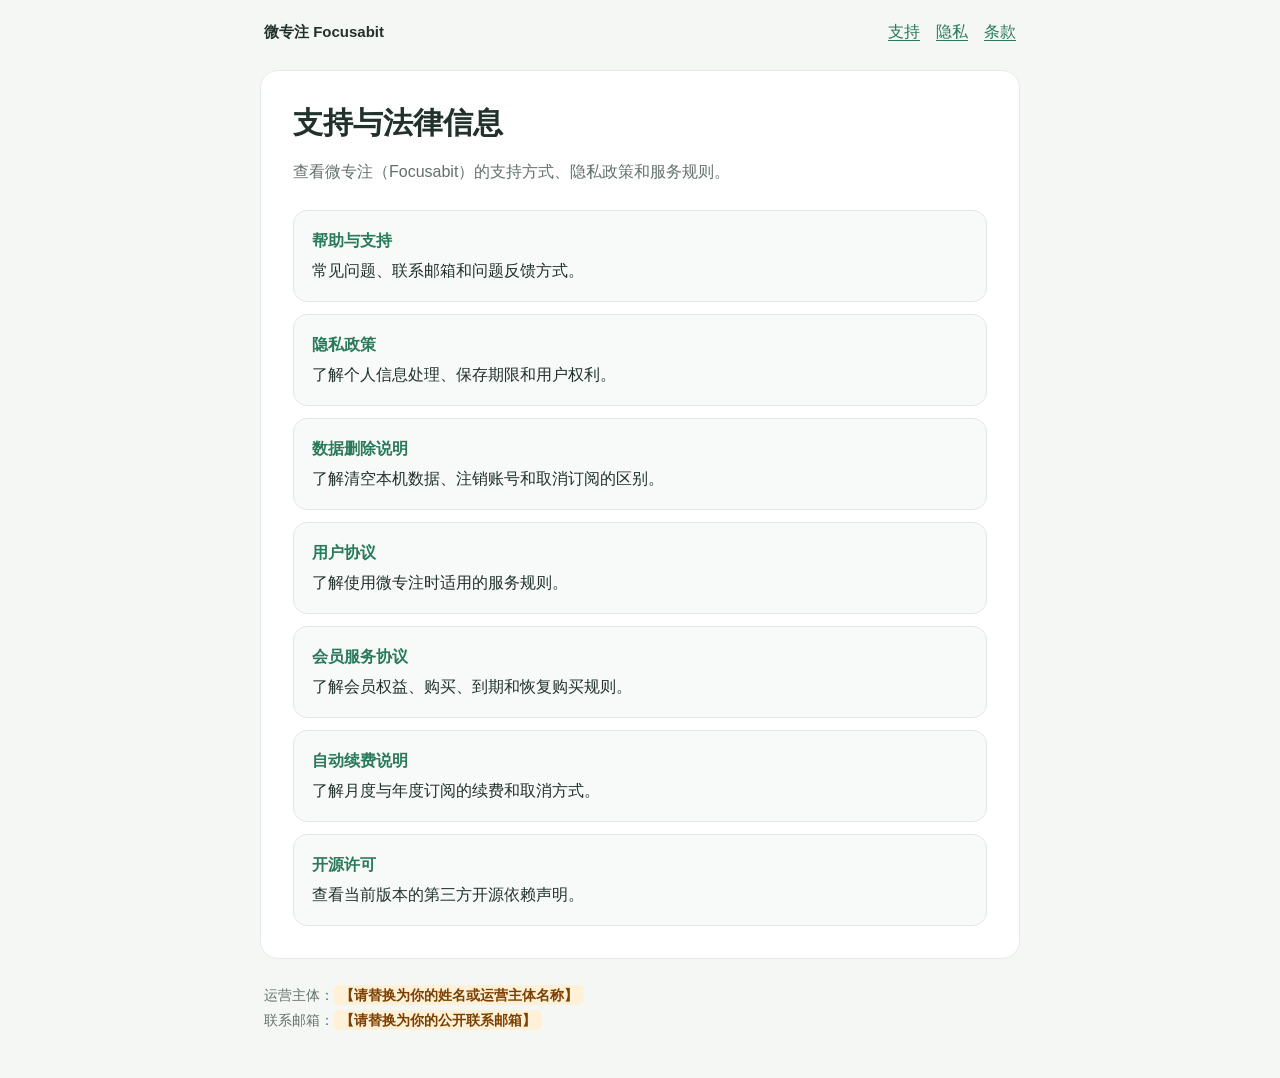
==== index.html @ 733d10fd "Add Focusabit legal pages" ====
<!doctype html>
<html lang="zh-CN">
<head>
  <meta charset="utf-8">
  <meta name="viewport" content="width=device-width, initial-scale=1">
  <meta name="color-scheme" content="light dark">
  <meta name="description" content="微专注 Focusabit 的支持、隐私与服务条款。">
  <title>支持与法律信息｜微专注 Focusabit</title>
  <link rel="stylesheet" href="legal.css">
</head>
<body>
  <header class="site-header">
    <a class="brand" href="index.html">微专注 Focusabit</a>
    <nav class="site-nav" aria-label="主要页面">
      <a href="support.html">支持</a>
      <a href="privacy.html">隐私</a>
      <a href="terms.html">条款</a>
    </nav>
  </header>

  <main>
    <h1>支持与法律信息</h1>
    <p class="muted">查看微专注（Focusabit）的支持方式、隐私政策和服务规则。</p>

    <div class="link-list">
      <a class="link-card" href="support.html">
        <strong>帮助与支持</strong>
        常见问题、联系邮箱和问题反馈方式。
      </a>
      <a class="link-card" href="privacy.html">
        <strong>隐私政策</strong>
        了解个人信息处理、保存期限和用户权利。
      </a>
      <a class="link-card" href="data-deletion.html">
        <strong>数据删除说明</strong>
        了解清空本机数据、注销账号和取消订阅的区别。
      </a>
      <a class="link-card" href="terms.html">
        <strong>用户协议</strong>
        了解使用微专注时适用的服务规则。
      </a>
      <a class="link-card" href="membership.html">
        <strong>会员服务协议</strong>
        了解会员权益、购买、到期和恢复购买规则。
      </a>
      <a class="link-card" href="automatic-renewal.html">
        <strong>自动续费说明</strong>
        了解月度与年度订阅的续费和取消方式。
      </a>
      <a class="link-card" href="open-source.html">
        <strong>开源许可</strong>
        查看当前版本的第三方开源依赖声明。
      </a>
    </div>
  </main>

  <footer class="site-footer">
    <p>
      运营主体：<span class="placeholder">【请替换为你的姓名或运营主体名称】</span><br>
      联系邮箱：<span class="placeholder">【请替换为你的公开联系邮箱】</span>
    </p>
  </footer>
</body>
</html>
---- legal.css ----
:root {
  color-scheme: light dark;
  font-family: -apple-system, BlinkMacSystemFont, "SF Pro Text", "PingFang SC", "Helvetica Neue", Arial, sans-serif;
  line-height: 1.75;
  color: #21312b;
  background: #f5f7f5;
}

* {
  box-sizing: border-box;
}

body {
  margin: 0;
}

a {
  color: #287a5b;
  overflow-wrap: anywhere;
  text-underline-offset: 0.18em;
}

a:hover {
  text-decoration-thickness: 2px;
}

a:focus-visible {
  outline: 3px solid rgba(40, 122, 91, 0.35);
  outline-offset: 3px;
  border-radius: 4px;
}

.site-header,
.site-footer,
main {
  width: min(100% - 32px, 760px);
  margin-inline: auto;
}

.site-header {
  display: flex;
  align-items: center;
  justify-content: space-between;
  flex-wrap: wrap;
  gap: 20px;
  padding: 18px 4px 0;
}

.brand {
  color: inherit;
  font-size: 15px;
  font-weight: 650;
  text-decoration: none;
}

.site-nav {
  display: flex;
  flex-wrap: wrap;
  justify-content: flex-end;
  gap: 8px 16px;
}

.site-nav a,
.site-footer a {
  color: #287a5b;
}

.site-nav a[aria-current="page"] {
  font-weight: 650;
  text-decoration-thickness: 2px;
}

main {
  margin-block: 24px;
  padding: 32px;
  background: #ffffff;
  border: 1px solid #e5eae7;
  border-radius: 18px;
}

h1 {
  margin: 0 0 8px;
  font-size: 30px;
  line-height: 1.3;
}

h2 {
  margin: 32px 0 8px;
  font-size: 20px;
  line-height: 1.5;
}

p,
li {
  font-size: 16px;
}

ul {
  padding-left: 1.4em;
}

.app-name,
.dates,
.muted {
  color: #63716a;
}

.app-name,
.dates {
  margin: 0;
}

.placeholder {
  padding: 2px 6px;
  color: #7d3e00;
  background: #fff0d8;
  border-radius: 5px;
  font-weight: 650;
}

.link-list {
  display: grid;
  gap: 12px;
  margin-top: 24px;
}

.link-card {
  display: block;
  padding: 16px 18px;
  color: inherit;
  background: #f7faf8;
  border: 1px solid #e1e8e4;
  border-radius: 14px;
  text-decoration: none;
}

.link-card strong {
  display: block;
  margin-bottom: 2px;
  color: #287a5b;
}

.link-card:hover {
  border-color: #b8cdc3;
}

.site-footer {
  padding: 0 4px 32px;
  color: #63716a;
  font-size: 14px;
}

.site-footer p {
  font-size: inherit;
}

@media (max-width: 560px) {
  .site-header {
    align-items: flex-start;
    gap: 8px 16px;
    padding: 16px 20px 0;
  }

  .site-nav {
    width: 100%;
    justify-content: flex-start;
    gap: 6px 12px;
  }

  main {
    width: 100%;
    margin: 16px 0;
    padding: 24px 20px 36px;
    border-inline: 0;
    border-radius: 0;
  }

  h1 {
    font-size: 26px;
  }

  .site-footer {
    width: 100%;
    padding: 0 20px 28px;
  }
}

@media (prefers-color-scheme: dark) {
  :root {
    color: #e7eee9;
    background: #111714;
  }

  main {
    background: #17201c;
    border-color: #2b3832;
  }

  .app-name,
  .dates,
  .muted,
  .site-footer {
    color: #aab8b1;
  }

  .placeholder {
    color: #ffcf91;
    background: #4a2f0f;
  }

  .site-nav a,
  .site-footer a,
  a,
  .link-card strong {
    color: #78d3ad;
  }

  a:focus-visible {
    outline-color: rgba(120, 211, 173, 0.45);
  }

  .link-card {
    background: #1c2822;
    border-color: #314039;
  }

  .link-card:hover {
    border-color: #4a6257;
  }
}
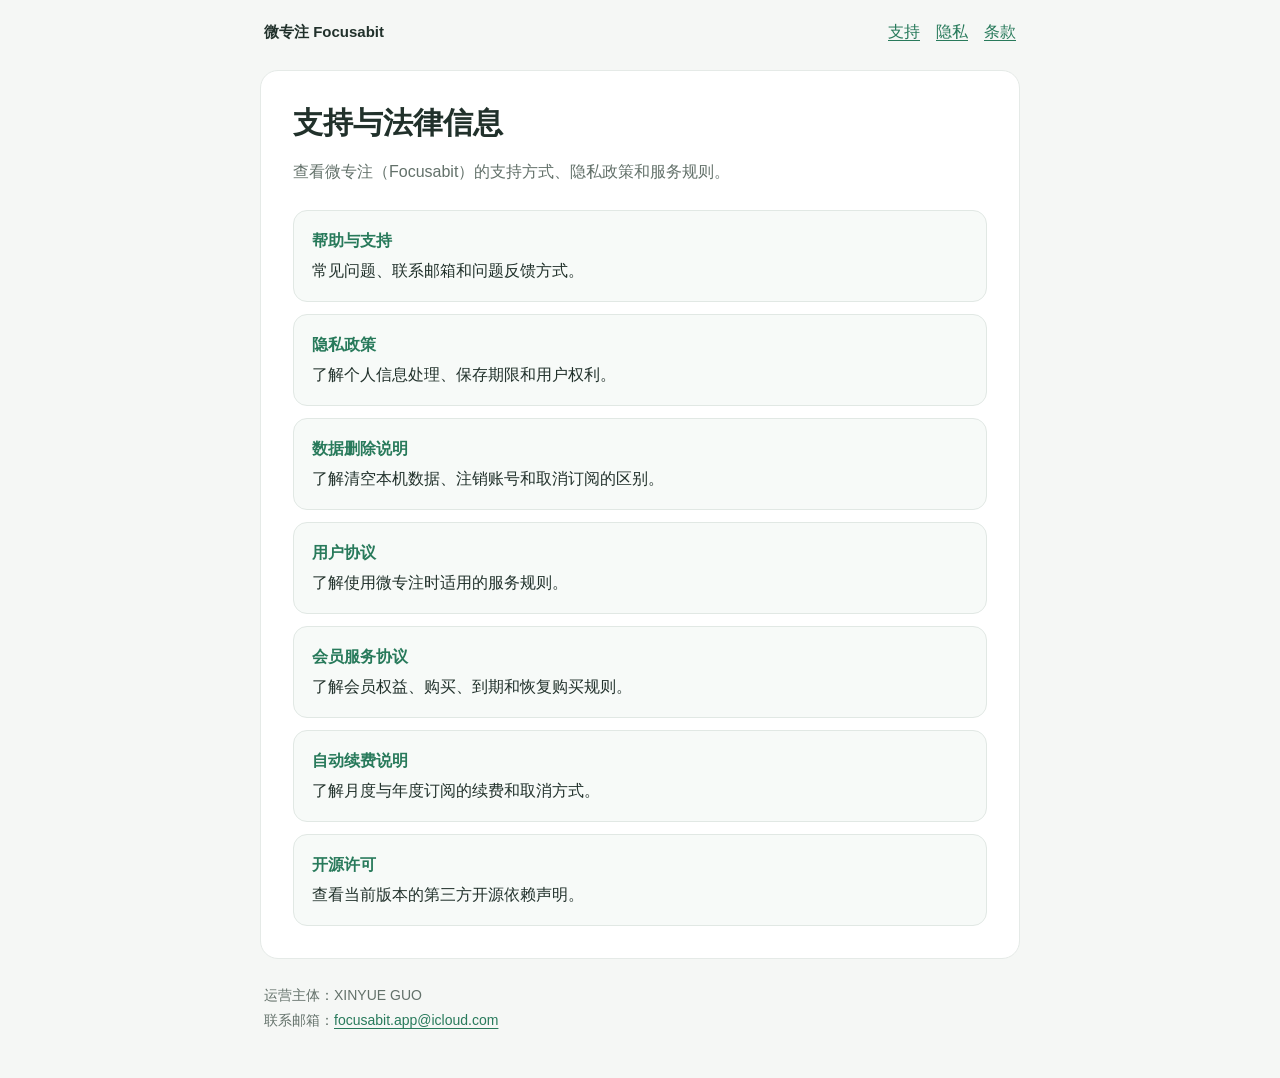
==== commit 7fde384d: "Finalize Focusabit legal pages" ====
--- a/index.html
+++ b/index.html
@@ -56,8 +56,8 @@
 
   <footer class="site-footer">
     <p>
-      运营主体：<span class="placeholder">【请替换为你的姓名或运营主体名称】</span><br>
-      联系邮箱：<span class="placeholder">【请替换为你的公开联系邮箱】</span>
+      运营主体：XINYUE GUO<br>
+      联系邮箱：<a href="mailto:focusabit.app@icloud.com">focusabit.app@icloud.com</a>
     </p>
   </footer>
 </body>
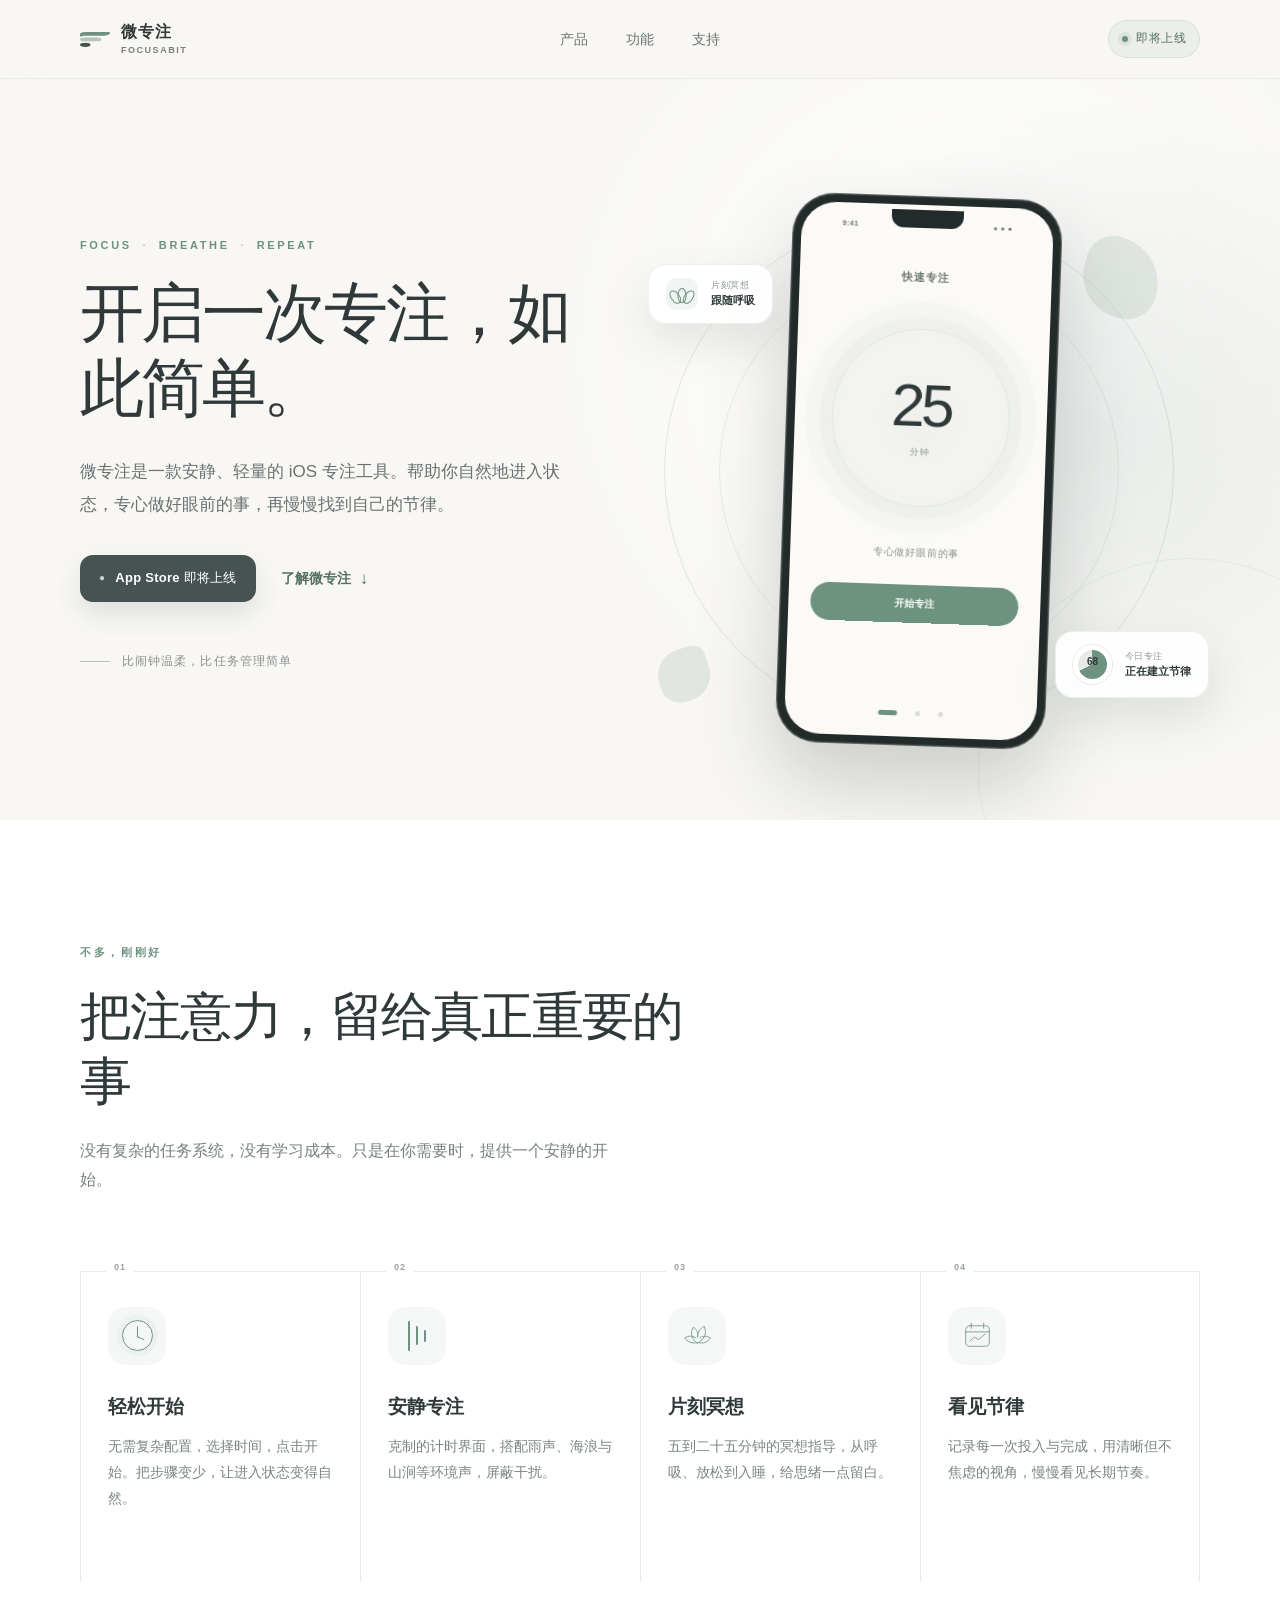
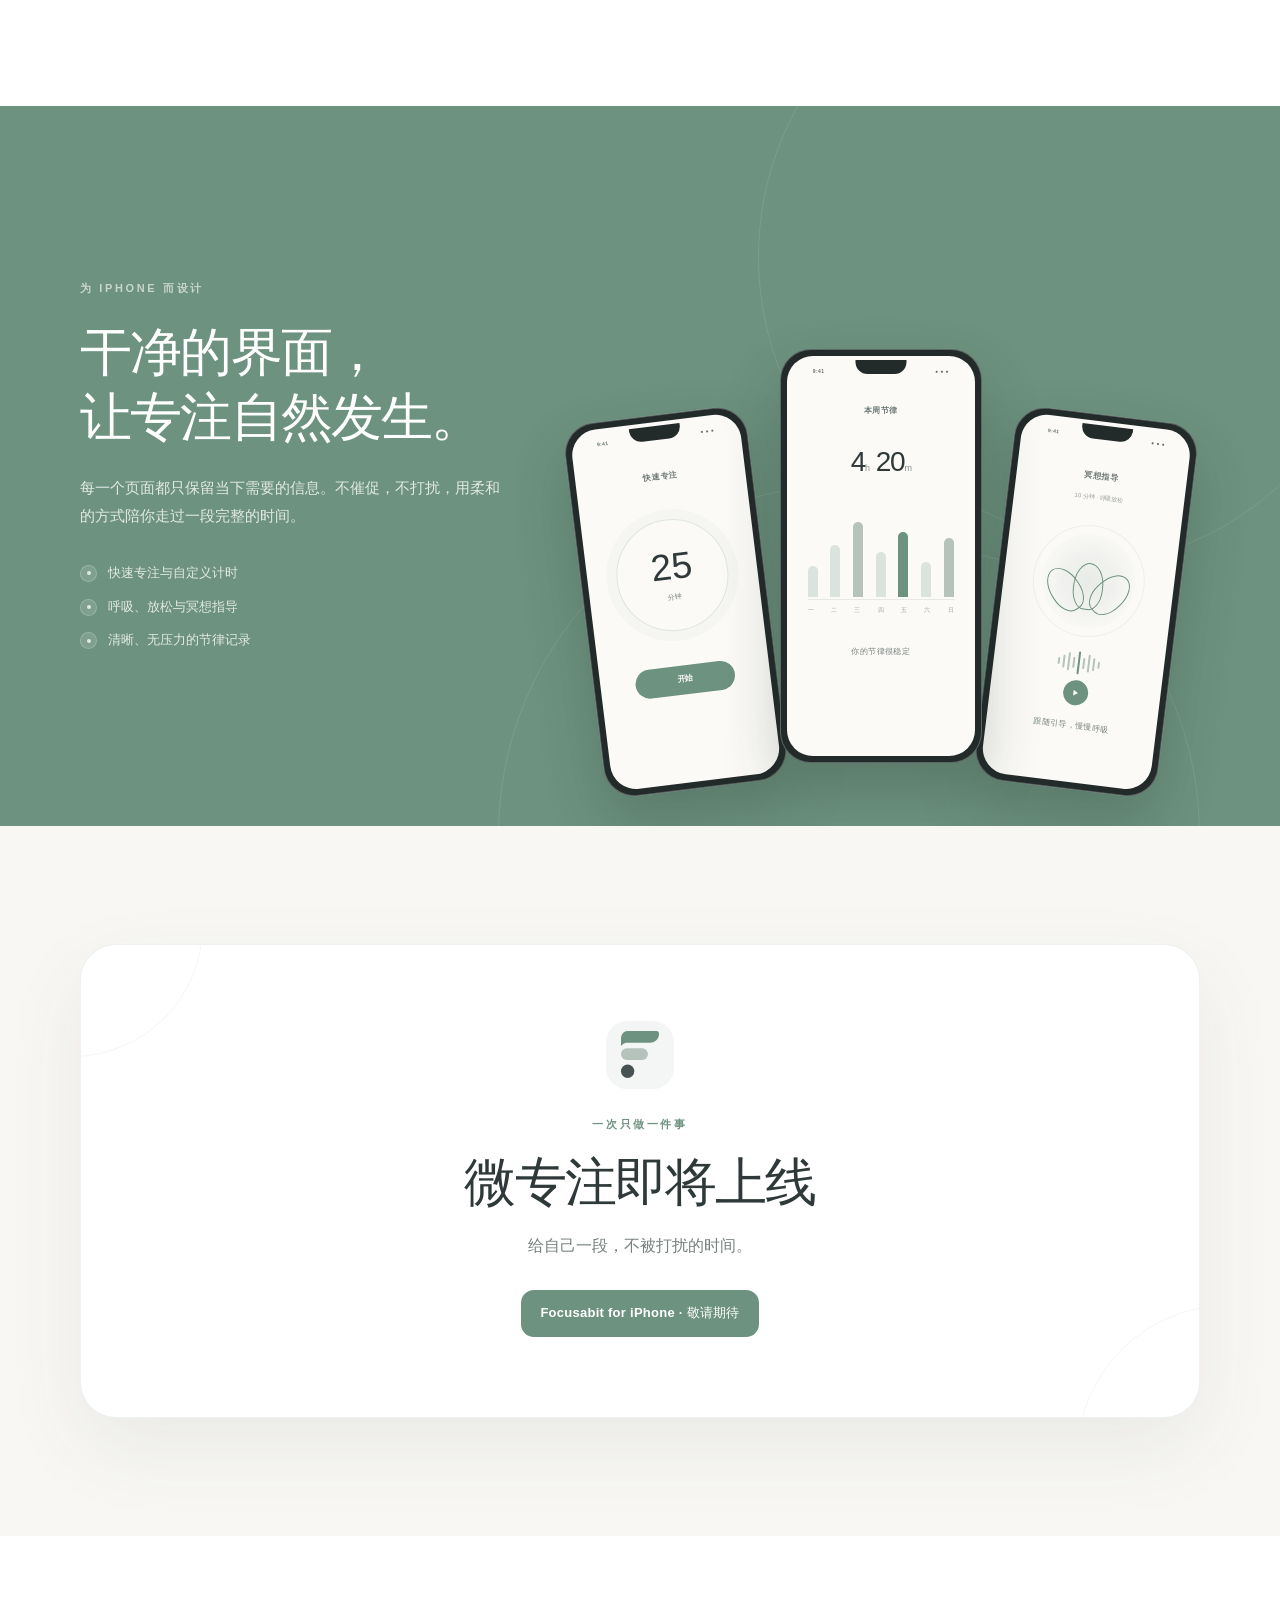
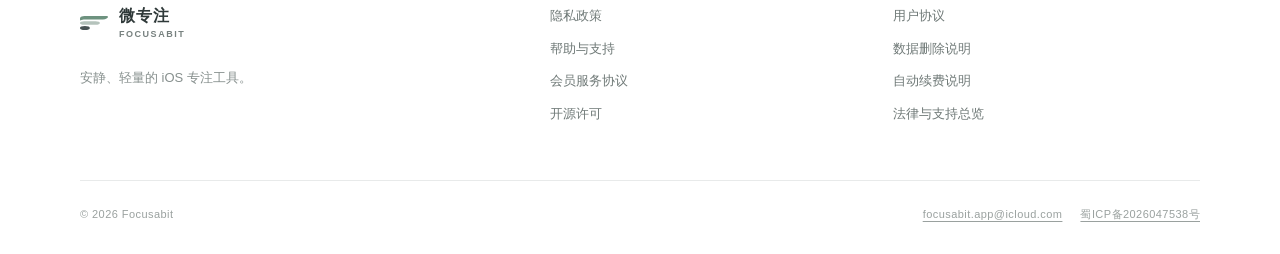
==== commit 16091fdd: "feat: build Focusabit official website" ====
--- a/index.html
+++ b/index.html
@@ -3,62 +3,217 @@
 <head>
   <meta charset="utf-8">
   <meta name="viewport" content="width=device-width, initial-scale=1">
-  <meta name="color-scheme" content="light dark">
-  <meta name="description" content="微专注 Focusabit 的支持、隐私与服务条款。">
-  <title>支持与法律信息｜微专注 Focusabit</title>
-  <link rel="stylesheet" href="legal.css">
+  <meta name="description" content="微专注 Focusabit 是一款安静、轻量的 iOS 专注工具，帮助你自然地进入状态，专心做好眼前的事。">
+  <meta name="theme-color" content="#f8f7f4">
+  <meta property="og:title" content="微专注 Focusabit｜开启一次专注，如此简单">
+  <meta property="og:description" content="比闹钟温柔，比任务管理简单的 iOS 专注工具。">
+  <meta property="og:site_name" content="微专注 Focusabit">
+  <meta property="og:type" content="website">
+  <link rel="canonical" href="https://focusabit.github.io/focusabit-legal/">
+  <link rel="icon" href="assets/focusabit-logo.svg" type="image/svg+xml">
+  <link rel="apple-touch-icon" href="assets/apple-touch-icon.png">
+  <link rel="stylesheet" href="site.css?v=20260826">
+  <title>微专注 Focusabit｜开启一次专注，如此简单</title>
 </head>
 <body>
   <header class="site-header">
-    <a class="brand" href="index.html">微专注 Focusabit</a>
-    <nav class="site-nav" aria-label="主要页面">
-      <a href="support.html">支持</a>
-      <a href="privacy.html">隐私</a>
-      <a href="terms.html">条款</a>
-    </nav>
+    <div class="container header-inner">
+      <a class="brand" href="index.html" aria-label="微专注 Focusabit 官网首页">
+        <img src="assets/focusabit-logo.svg" alt="" width="30" height="37">
+        <span class="brand-copy">
+          <strong>微专注</strong>
+          <span>Focusabit</span>
+        </span>
+      </a>
+      <nav class="main-nav" aria-label="主要导航">
+        <a href="#product">产品</a>
+        <a href="#features">功能</a>
+        <a href="support.html">支持</a>
+      </nav>
+      <span class="header-status"><span aria-hidden="true"></span>即将上线</span>
+    </div>
   </header>
 
   <main>
-    <h1>支持与法律信息</h1>
-    <p class="muted">查看微专注（Focusabit）的支持方式、隐私政策和服务规则。</p>
-
-    <div class="link-list">
-      <a class="link-card" href="support.html">
-        <strong>帮助与支持</strong>
-        常见问题、联系邮箱和问题反馈方式。
-      </a>
-      <a class="link-card" href="privacy.html">
-        <strong>隐私政策</strong>
-        了解个人信息处理、保存期限和用户权利。
-      </a>
-      <a class="link-card" href="data-deletion.html">
-        <strong>数据删除说明</strong>
-        了解清空本机数据、注销账号和取消订阅的区别。
-      </a>
-      <a class="link-card" href="terms.html">
-        <strong>用户协议</strong>
-        了解使用微专注时适用的服务规则。
-      </a>
-      <a class="link-card" href="membership.html">
-        <strong>会员服务协议</strong>
-        了解会员权益、购买、到期和恢复购买规则。
-      </a>
-      <a class="link-card" href="automatic-renewal.html">
-        <strong>自动续费说明</strong>
-        了解月度与年度订阅的续费和取消方式。
-      </a>
-      <a class="link-card" href="open-source.html">
-        <strong>开源许可</strong>
-        查看当前版本的第三方开源依赖声明。
-      </a>
+    <section class="hero" aria-labelledby="hero-title">
+      <div class="container hero-grid">
+        <div class="hero-copy">
+          <p class="eyebrow">FOCUS <span>·</span> BREATHE <span>·</span> REPEAT</p>
+          <h1 id="hero-title">开启一次专注，如此简单。</h1>
+          <p class="hero-intro">微专注是一款安静、轻量的 iOS 专注工具。帮助你自然地进入状态，专心做好眼前的事，再慢慢找到自己的节律。</p>
+          <div class="hero-actions">
+            <span class="launch-pill"><span class="apple-mark" aria-hidden="true">●</span>App Store 即将上线</span>
+            <a class="text-link" href="#features">了解微专注 <span aria-hidden="true">↓</span></a>
+          </div>
+          <p class="brand-note"><span></span>比闹钟温柔，比任务管理简单</p>
+        </div>
+
+        <div class="hero-visual" aria-label="微专注产品界面预览">
+          <div class="orbit orbit-one" aria-hidden="true"></div>
+          <div class="orbit orbit-two" aria-hidden="true"></div>
+          <div class="soft-shape shape-one" aria-hidden="true"></div>
+          <div class="soft-shape shape-two" aria-hidden="true"></div>
+
+          <div class="mini-card meditation-card" aria-hidden="true">
+            <span class="mini-icon lotus-icon"><span></span><i></i><b></b></span>
+            <span><small>片刻冥想</small><strong>跟随呼吸</strong></span>
+          </div>
+
+          <div class="phone phone-hero" aria-hidden="true">
+            <div class="phone-speaker"></div>
+            <div class="phone-screen focus-screen">
+              <div class="phone-topline"><span>9:41</span><span>● ● ●</span></div>
+              <p class="screen-kicker">快速专注</p>
+              <div class="focus-ring"><span><strong>25</strong><small>分钟</small></span></div>
+              <p class="focus-prompt">专心做好眼前的事</p>
+              <span class="start-button">开始专注</span>
+              <div class="screen-tabs"><span class="active"></span><span></span><span></span></div>
+            </div>
+          </div>
+
+          <div class="mini-card rhythm-card" aria-hidden="true">
+            <span class="mini-ring"><strong>68</strong><small>min</small></span>
+            <span><small>今日专注</small><strong>正在建立节律</strong></span>
+          </div>
+        </div>
+      </div>
+    </section>
+
+    <section class="features section" id="features" aria-labelledby="features-title">
+      <div class="container">
+        <div class="section-heading">
+          <p class="eyebrow">不多，刚刚好</p>
+          <h2 id="features-title">把注意力，留给真正重要的事</h2>
+          <p>没有复杂的任务系统，没有学习成本。只是在你需要时，提供一个安静的开始。</p>
+        </div>
+
+        <div class="feature-grid">
+          <article class="feature-item">
+            <span class="feature-number">01</span>
+            <div class="feature-icon focus-icon" aria-hidden="true"><span></span></div>
+            <h3>轻松开始</h3>
+            <p>无需复杂配置，选择时间，点击开始。把步骤变少，让进入状态变得自然。</p>
+          </article>
+          <article class="feature-item">
+            <span class="feature-number">02</span>
+            <div class="feature-icon sound-icon" aria-hidden="true"><span></span><i></i><b></b></div>
+            <h3>安静专注</h3>
+            <p>克制的计时界面，搭配雨声、海浪与山涧等环境声，屏蔽干扰。</p>
+          </article>
+          <article class="feature-item">
+            <span class="feature-number">03</span>
+            <div class="feature-icon" aria-hidden="true">
+              <svg viewBox="0 0 72 72" focusable="false">
+                <path d="M36 51c-12-8-15-19-8-31 7 5 10 11 8 19 0-9 5-16 13-21 6 14 1 25-13 33Z"/>
+                <path d="M35 50c-9 2-18-1-24-9 7-5 15-5 22 0m6 9c9 2 17-1 22-9-6-4-13-5-20-1"/>
+              </svg>
+            </div>
+            <h3>片刻冥想</h3>
+            <p>五到二十五分钟的冥想指导，从呼吸、放松到入睡，给思绪一点留白。</p>
+          </article>
+          <article class="feature-item">
+            <span class="feature-number">04</span>
+            <div class="feature-icon" aria-hidden="true">
+              <svg viewBox="0 0 72 72" focusable="false">
+                <rect x="13" y="17" width="46" height="40" rx="8"/>
+                <path d="M24 12v10m24-10v10M13 29h46M21 47l9-8 8 5 13-11"/>
+              </svg>
+            </div>
+            <h3>看见节律</h3>
+            <p>记录每一次投入与完成，用清晰但不焦虑的视角，慢慢看见长期节奏。</p>
+          </article>
+        </div>
+      </div>
+    </section>
+
+    <section class="product-showcase" id="product" aria-labelledby="product-title">
+      <div class="container showcase-grid">
+        <div class="showcase-copy">
+          <p class="eyebrow light">为 iPhone 而设计</p>
+          <h2 id="product-title">干净的界面，<br>让专注自然发生。</h2>
+          <p>每一个页面都只保留当下需要的信息。不催促，不打扰，用柔和的方式陪你走过一段完整的时间。</p>
+          <ul class="showcase-points">
+            <li><span></span>快速专注与自定义计时</li>
+            <li><span></span>呼吸、放松与冥想指导</li>
+            <li><span></span>清晰、无压力的节律记录</li>
+          </ul>
+        </div>
+
+        <div class="phone-gallery" aria-label="微专注界面示意">
+          <div class="phone phone-small phone-focus" aria-hidden="true">
+            <div class="phone-speaker"></div>
+            <div class="phone-screen">
+              <div class="phone-topline"><span>9:41</span><span>● ● ●</span></div>
+              <p class="screen-kicker">快速专注</p>
+              <div class="small-focus-ring"><strong>25</strong><small>分钟</small></div>
+              <span class="screen-button">开始</span>
+            </div>
+          </div>
+          <div class="phone phone-small phone-rhythm" aria-hidden="true">
+            <div class="phone-speaker"></div>
+            <div class="phone-screen">
+              <div class="phone-topline"><span>9:41</span><span>● ● ●</span></div>
+              <p class="screen-kicker">本周节律</p>
+              <strong class="week-total">4<span>h</span> 20<span>m</span></strong>
+              <div class="week-bars"><i></i><i></i><i></i><i></i><i></i><i></i><i></i></div>
+              <div class="week-labels"><span>一</span><span>二</span><span>三</span><span>四</span><span>五</span><span>六</span><span>日</span></div>
+              <p class="screen-message">你的节律很稳定</p>
+            </div>
+          </div>
+          <div class="phone phone-small phone-meditation" aria-hidden="true">
+            <div class="phone-speaker"></div>
+            <div class="phone-screen">
+              <div class="phone-topline"><span>9:41</span><span>● ● ●</span></div>
+              <p class="screen-kicker">冥想指导</p>
+              <span class="meditation-duration">10 分钟 · 呼吸放松</span>
+              <div class="breathing-illustration"><span></span><i></i><b></b></div>
+              <div class="waveform"><i></i><i></i><i></i><i></i><i></i><i></i><i></i><i></i><i></i></div>
+              <span class="play-state">▶</span>
+              <p class="screen-message">跟随引导，慢慢呼吸</p>
+            </div>
+          </div>
+        </div>
+      </div>
+    </section>
+
+    <section class="launch-section" aria-labelledby="launch-title">
+      <div class="container launch-panel">
+        <div class="launch-logo" aria-hidden="true"><img src="assets/focusabit-logo.svg" alt="" width="38" height="47"></div>
+        <p class="eyebrow">一次只做一件事</p>
+        <h2 id="launch-title">微专注即将上线</h2>
+        <p>给自己一段，不被打扰的时间。</p>
+        <span class="coming-soon">Focusabit for iPhone · 敬请期待</span>
+      </div>
+    </section>
+  </main>
+
+  <footer class="site-footer">
+    <div class="container footer-grid">
+      <div class="footer-brand">
+        <a class="brand" href="index.html" aria-label="微专注 Focusabit 官网首页">
+          <img src="assets/focusabit-logo.svg" alt="" width="28" height="35">
+          <span class="brand-copy"><strong>微专注</strong><span>Focusabit</span></span>
+        </a>
+        <p>安静、轻量的 iOS 专注工具。</p>
+      </div>
+      <nav class="footer-links" aria-label="支持与法律页面">
+        <a href="privacy.html">隐私政策</a>
+        <a href="terms.html">用户协议</a>
+        <a href="support.html">帮助与支持</a>
+        <a href="data-deletion.html">数据删除说明</a>
+        <a href="membership.html">会员服务协议</a>
+        <a href="automatic-renewal.html">自动续费说明</a>
+        <a href="open-source.html">开源许可</a>
+        <a href="legal.html">法律与支持总览</a>
+      </nav>
     </div>
-  </main>
-
-  <footer class="site-footer">
-    <p>
-      运营主体：XINYUE GUO<br>
-      联系邮箱：<a href="mailto:focusabit.app@icloud.com">focusabit.app@icloud.com</a>
-    </p>
+    <div class="container footer-bottom">
+      <span>© 2026 Focusabit</span>
+      <div class="footer-meta">
+        <a href="mailto:focusabit.app@icloud.com">focusabit.app@icloud.com</a>
+        <a href="https://beian.miit.gov.cn/" target="_blank" rel="noopener noreferrer">蜀ICP备2026047538号</a>
+      </div>
+    </div>
   </footer>
 </body>
 </html>
--- a/site.css
+++ b/site.css
@@ -0,0 +1,1625 @@
+:root {
+  color-scheme: light;
+  --paper: #ffffff;
+  --warm-white: #f8f7f4;
+  --warm-panel: #f2f0eb;
+  --brand: #6d927f;
+  --brand-deep: #536f61;
+  --brand-soft: #b5c3bc;
+  --ink: #475253;
+  --ink-deep: #2f3939;
+  --muted: #77817f;
+  --line: rgba(71, 82, 83, 0.12);
+  --shadow: 0 30px 80px rgba(62, 79, 70, 0.12);
+  font-family: -apple-system, BlinkMacSystemFont, "SF Pro Display", "SF Pro Text", "PingFang SC", "Helvetica Neue", Arial, sans-serif;
+  color: var(--ink);
+  background: var(--paper);
+  line-height: 1.6;
+  -webkit-font-smoothing: antialiased;
+}
+
+* {
+  box-sizing: border-box;
+}
+
+html {
+  scroll-behavior: smooth;
+}
+
+body {
+  margin: 0;
+  overflow-x: hidden;
+  background: var(--paper);
+}
+
+a {
+  color: inherit;
+}
+
+a:focus-visible {
+  outline: 3px solid rgba(109, 146, 127, 0.4);
+  outline-offset: 4px;
+  border-radius: 6px;
+}
+
+img,
+svg {
+  display: block;
+}
+
+.container {
+  width: min(calc(100% - 48px), 1120px);
+  margin-inline: auto;
+}
+
+.site-header {
+  position: absolute;
+  z-index: 20;
+  top: 0;
+  width: 100%;
+  border-bottom: 1px solid rgba(71, 82, 83, 0.08);
+  background: rgba(248, 247, 244, 0.8);
+  backdrop-filter: blur(18px);
+  -webkit-backdrop-filter: blur(18px);
+}
+
+.header-inner {
+  min-height: 78px;
+  display: grid;
+  grid-template-columns: 1fr auto 1fr;
+  align-items: center;
+  gap: 32px;
+}
+
+.brand {
+  width: fit-content;
+  display: inline-flex;
+  align-items: center;
+  gap: 11px;
+  color: var(--ink-deep);
+  text-decoration: none;
+}
+
+.brand img {
+  flex: none;
+  object-fit: contain;
+}
+
+.brand-copy {
+  display: grid;
+  gap: 0;
+  line-height: 1.15;
+}
+
+.brand-copy strong {
+  font-size: 16px;
+  font-weight: 650;
+  letter-spacing: 0.06em;
+}
+
+.brand-copy span {
+  margin-top: 3px;
+  color: var(--muted);
+  font-size: 9px;
+  font-weight: 650;
+  letter-spacing: 0.17em;
+  text-transform: uppercase;
+}
+
+.main-nav {
+  display: flex;
+  align-items: center;
+  justify-content: center;
+  gap: 38px;
+}
+
+.main-nav a {
+  color: #697473;
+  font-size: 14px;
+  font-weight: 540;
+  text-decoration: none;
+}
+
+.main-nav a:hover {
+  color: var(--brand-deep);
+}
+
+.header-status {
+  justify-self: end;
+  display: inline-flex;
+  align-items: center;
+  gap: 8px;
+  padding: 8px 13px;
+  color: var(--brand-deep);
+  background: rgba(109, 146, 127, 0.09);
+  border: 1px solid rgba(109, 146, 127, 0.14);
+  border-radius: 999px;
+  font-size: 12px;
+  font-weight: 580;
+  letter-spacing: 0.04em;
+}
+
+.header-status > span {
+  width: 6px;
+  height: 6px;
+  background: var(--brand);
+  border-radius: 50%;
+  box-shadow: 0 0 0 4px rgba(109, 146, 127, 0.12);
+}
+
+.hero {
+  position: relative;
+  min-height: 820px;
+  padding-top: 78px;
+  overflow: hidden;
+  background:
+    radial-gradient(circle at 86% 54%, rgba(181, 195, 188, 0.28), transparent 29%),
+    radial-gradient(circle at 76% 43%, rgba(255, 255, 255, 0.96), transparent 40%),
+    var(--warm-white);
+}
+
+.hero::after {
+  content: "";
+  position: absolute;
+  right: -120px;
+  bottom: -160px;
+  width: 420px;
+  height: 420px;
+  border: 1px solid rgba(109, 146, 127, 0.1);
+  border-radius: 50%;
+}
+
+.hero-grid {
+  position: relative;
+  z-index: 1;
+  min-height: 742px;
+  display: grid;
+  grid-template-columns: minmax(0, 0.95fr) minmax(430px, 1.05fr);
+  align-items: center;
+  gap: 50px;
+}
+
+.hero-copy {
+  padding: 74px 0 64px;
+  animation: fade-rise 0.8s cubic-bezier(0.22, 1, 0.36, 1) both;
+}
+
+.eyebrow {
+  margin: 0 0 22px;
+  color: var(--brand);
+  font-size: 11px;
+  font-weight: 700;
+  letter-spacing: 0.24em;
+  text-transform: uppercase;
+}
+
+.eyebrow span {
+  margin-inline: 5px;
+  color: var(--brand-soft);
+}
+
+.hero h1 {
+  margin: 0;
+  color: var(--ink-deep);
+  font-size: clamp(48px, 5vw, 70px);
+  font-weight: 590;
+  letter-spacing: -0.045em;
+  line-height: 1.16;
+}
+
+.hero-intro {
+  max-width: 520px;
+  margin: 30px 0 0;
+  color: #687271;
+  font-size: 17px;
+  line-height: 1.95;
+}
+
+.hero-actions {
+  display: flex;
+  align-items: center;
+  gap: 25px;
+  margin-top: 34px;
+}
+
+.launch-pill,
+.coming-soon {
+  display: inline-flex;
+  align-items: center;
+  gap: 10px;
+  padding: 13px 19px;
+  color: #fff;
+  background: var(--ink);
+  border-radius: 13px;
+  box-shadow: 0 12px 26px rgba(71, 82, 83, 0.14);
+  font-size: 13px;
+  font-weight: 580;
+  letter-spacing: 0.02em;
+}
+
+.apple-mark {
+  position: relative;
+  top: -1px;
+  color: rgba(255, 255, 255, 0.72);
+  font-size: 10px;
+}
+
+.text-link {
+  display: inline-flex;
+  align-items: center;
+  gap: 9px;
+  color: var(--brand-deep);
+  font-size: 14px;
+  font-weight: 620;
+  text-decoration: none;
+}
+
+.text-link span {
+  font-size: 17px;
+  transition: transform 0.25s ease;
+}
+
+.text-link:hover span {
+  transform: translateY(3px);
+}
+
+.brand-note {
+  display: flex;
+  align-items: center;
+  gap: 12px;
+  margin: 50px 0 0;
+  color: #89918f;
+  font-size: 12px;
+  letter-spacing: 0.09em;
+}
+
+.brand-note > span {
+  width: 30px;
+  height: 1px;
+  background: var(--brand-soft);
+}
+
+.hero-visual {
+  position: relative;
+  height: 630px;
+  margin-top: 44px;
+}
+
+.orbit {
+  position: absolute;
+  left: 50%;
+  top: 50%;
+  border: 1px solid rgba(109, 146, 127, 0.18);
+  border-radius: 50%;
+  transform: translate(-50%, -50%);
+}
+
+.orbit-one {
+  width: 510px;
+  height: 510px;
+  animation: orbit-breathe 9s ease-in-out infinite;
+}
+
+.orbit-two {
+  width: 400px;
+  height: 400px;
+  border-color: rgba(109, 146, 127, 0.12);
+  animation: orbit-breathe 9s 1.2s ease-in-out infinite reverse;
+}
+
+.soft-shape {
+  position: absolute;
+  z-index: 0;
+  background: rgba(181, 195, 188, 0.32);
+}
+
+.shape-one {
+  top: 83px;
+  right: 40px;
+  width: 78px;
+  height: 78px;
+  border-radius: 27px 48px 30px 44px;
+  transform: rotate(18deg);
+}
+
+.shape-two {
+  bottom: 85px;
+  left: 20px;
+  width: 52px;
+  height: 52px;
+  border-radius: 50% 24% 50% 38%;
+  background: rgba(109, 146, 127, 0.16);
+  transform: rotate(-18deg);
+}
+
+.phone {
+  position: relative;
+  z-index: 2;
+  overflow: hidden;
+  padding: 8px;
+  background: #222a2a;
+  border: 1px solid rgba(255, 255, 255, 0.28);
+  border-radius: 42px;
+  box-shadow: 0 38px 80px rgba(44, 57, 52, 0.22), inset 0 0 0 1px rgba(255, 255, 255, 0.08);
+}
+
+.phone-speaker {
+  position: absolute;
+  z-index: 4;
+  top: 13px;
+  left: 50%;
+  width: 72px;
+  height: 18px;
+  background: #222a2a;
+  border-radius: 0 0 12px 12px;
+  transform: translateX(-50%);
+}
+
+.phone-screen {
+  height: 100%;
+  overflow: hidden;
+  color: var(--ink);
+  background: #fbfaf7;
+  border-radius: 35px;
+}
+
+.phone-hero {
+  position: absolute;
+  left: 50%;
+  top: 50%;
+  width: 270px;
+  height: 550px;
+  transform: translate(-50%, -50%) rotate(2deg);
+  animation: phone-rise 1s 0.12s cubic-bezier(0.22, 1, 0.36, 1) both;
+}
+
+.phone-topline {
+  display: flex;
+  justify-content: space-between;
+  padding: 15px 19px 0;
+  color: #687371;
+  font-size: 7px;
+  font-weight: 680;
+  letter-spacing: 0.08em;
+}
+
+.focus-screen {
+  position: relative;
+  padding: 0 22px;
+  text-align: center;
+  background:
+    radial-gradient(circle at 50% 40%, rgba(181, 195, 188, 0.19), transparent 38%),
+    #fbfaf7;
+}
+
+.screen-kicker {
+  margin: 38px 0 0;
+  color: #6c7774;
+  font-size: 11px;
+  font-weight: 600;
+  letter-spacing: 0.08em;
+}
+
+.focus-ring {
+  width: 178px;
+  height: 178px;
+  display: grid;
+  place-items: center;
+  margin: 42px auto 0;
+  border: 1px solid rgba(109, 146, 127, 0.16);
+  border-radius: 50%;
+  box-shadow:
+    0 0 0 12px rgba(109, 146, 127, 0.035),
+    0 0 0 27px rgba(109, 146, 127, 0.025),
+    inset 0 0 36px rgba(109, 146, 127, 0.07);
+}
+
+.focus-ring span,
+.small-focus-ring {
+  display: grid;
+  justify-items: center;
+}
+
+.focus-ring strong {
+  color: var(--ink-deep);
+  font-size: 60px;
+  font-weight: 390;
+  letter-spacing: -0.06em;
+  line-height: 1;
+}
+
+.focus-ring small {
+  margin-top: 9px;
+  color: #8a9391;
+  font-size: 9px;
+  letter-spacing: 0.16em;
+}
+
+.focus-prompt {
+  margin: 38px 0 0;
+  color: #8a9290;
+  font-size: 10px;
+  letter-spacing: 0.08em;
+}
+
+.start-button,
+.screen-button {
+  display: block;
+  margin: 24px auto 0;
+  padding: 11px 0;
+  color: #fff;
+  background: var(--brand);
+  border-radius: 999px;
+  font-size: 10px;
+  font-weight: 600;
+}
+
+.screen-tabs {
+  position: absolute;
+  bottom: 21px;
+  left: 50%;
+  display: flex;
+  gap: 18px;
+  transform: translateX(-50%);
+}
+
+.screen-tabs span {
+  width: 5px;
+  height: 5px;
+  background: #d7ddda;
+  border-radius: 50%;
+}
+
+.screen-tabs .active {
+  width: 19px;
+  background: var(--brand);
+  border-radius: 999px;
+}
+
+.mini-card {
+  position: absolute;
+  z-index: 5;
+  display: flex;
+  align-items: center;
+  gap: 13px;
+  padding: 13px 17px;
+  background: rgba(255, 255, 255, 0.9);
+  border: 1px solid rgba(109, 146, 127, 0.13);
+  border-radius: 18px;
+  box-shadow: 0 18px 44px rgba(70, 89, 80, 0.13);
+  backdrop-filter: blur(12px);
+  -webkit-backdrop-filter: blur(12px);
+}
+
+.mini-card > span:last-child {
+  display: grid;
+}
+
+.mini-card small {
+  color: #8b9492;
+  font-size: 9px;
+  letter-spacing: 0.05em;
+}
+
+.mini-card strong {
+  color: var(--ink-deep);
+  font-size: 11px;
+  font-weight: 620;
+}
+
+.meditation-card {
+  left: 10px;
+  top: 108px;
+  animation: card-appear 0.7s 0.38s ease both, card-float 6.5s 1.1s ease-in-out infinite;
+}
+
+.rhythm-card {
+  right: -9px;
+  bottom: 88px;
+  animation: card-appear 0.7s 0.5s ease both, card-float 7.2s 1.8s ease-in-out infinite reverse;
+}
+
+.mini-icon {
+  position: relative;
+  width: 32px;
+  height: 32px;
+  display: block;
+  background: rgba(109, 146, 127, 0.1);
+  border-radius: 10px;
+}
+
+.lotus-icon span,
+.lotus-icon i,
+.lotus-icon b {
+  position: absolute;
+  left: 50%;
+  bottom: 7px;
+  width: 9px;
+  height: 15px;
+  border: 1px solid var(--brand);
+  border-radius: 50% 50% 45% 45%;
+  transform-origin: bottom;
+}
+
+.lotus-icon span {
+  transform: translateX(-50%);
+}
+
+.lotus-icon i {
+  transform: translateX(-75%) rotate(-37deg);
+}
+
+.lotus-icon b {
+  transform: translateX(-25%) rotate(37deg);
+}
+
+.mini-ring {
+  width: 39px;
+  height: 39px;
+  display: grid;
+  place-content: center;
+  justify-items: center;
+  background: conic-gradient(var(--brand) 68%, #e7ebe8 0);
+  border: 5px solid #fff;
+  border-radius: 50%;
+  box-shadow: 0 0 0 1px #e7ebe8;
+}
+
+.mini-ring strong {
+  font-size: 10px;
+  line-height: 1;
+}
+
+.mini-ring small {
+  font-size: 5px;
+  line-height: 1;
+}
+
+.section {
+  padding: 124px 0;
+}
+
+.section-heading {
+  max-width: 610px;
+}
+
+.section-heading h2,
+.showcase-copy h2,
+.launch-panel h2 {
+  margin: 0;
+  color: var(--ink-deep);
+  font-size: clamp(34px, 4.2vw, 52px);
+  font-weight: 560;
+  letter-spacing: -0.035em;
+  line-height: 1.25;
+}
+
+.section-heading > p:last-child {
+  max-width: 530px;
+  margin: 22px 0 0;
+  color: var(--muted);
+  font-size: 16px;
+  line-height: 1.85;
+}
+
+.feature-grid {
+  display: grid;
+  grid-template-columns: repeat(4, 1fr);
+  margin-top: 76px;
+  border-top: 1px solid var(--line);
+}
+
+.feature-item {
+  position: relative;
+  min-height: 310px;
+  padding: 35px 27px 16px;
+  border-left: 1px solid var(--line);
+}
+
+.feature-item:last-child {
+  border-right: 1px solid var(--line);
+}
+
+.feature-number {
+  position: absolute;
+  top: -13px;
+  left: 25px;
+  padding: 1px 8px;
+  color: #9aa29f;
+  background: var(--paper);
+  font-size: 9px;
+  font-weight: 650;
+  letter-spacing: 0.12em;
+}
+
+.feature-icon {
+  width: 58px;
+  height: 58px;
+  display: grid;
+  place-items: center;
+  color: var(--brand);
+  background: rgba(109, 146, 127, 0.07);
+  border-radius: 18px;
+  transition: transform 0.3s ease, background-color 0.3s ease;
+}
+
+.feature-item:hover .feature-icon {
+  transform: translateY(-5px);
+  background: rgba(109, 146, 127, 0.12);
+}
+
+.feature-icon svg {
+  width: 37px;
+  height: 37px;
+  fill: none;
+  stroke: currentColor;
+  stroke-width: 1.6;
+  stroke-linecap: round;
+  stroke-linejoin: round;
+}
+
+.focus-icon span {
+  position: relative;
+  width: 31px;
+  height: 31px;
+  border: 1.5px solid var(--brand);
+  border-radius: 50%;
+  box-shadow: 0 0 0 5px rgba(109, 146, 127, 0.07);
+}
+
+.focus-icon span::before,
+.focus-icon span::after {
+  content: "";
+  position: absolute;
+  background: var(--brand);
+  border-radius: 999px;
+}
+
+.focus-icon span::before {
+  top: 5px;
+  left: 14px;
+  width: 1px;
+  height: 11px;
+}
+
+.focus-icon span::after {
+  top: 15px;
+  left: 14px;
+  width: 8px;
+  height: 1px;
+  transform: rotate(25deg);
+  transform-origin: left;
+}
+
+.sound-icon {
+  position: relative;
+}
+
+.sound-icon span,
+.sound-icon i,
+.sound-icon b {
+  width: 2px;
+  background: var(--brand);
+  border-radius: 999px;
+}
+
+.sound-icon span {
+  height: 19px;
+}
+
+.sound-icon i {
+  position: absolute;
+  left: 20px;
+  height: 30px;
+}
+
+.sound-icon b {
+  position: absolute;
+  right: 20px;
+  height: 12px;
+}
+
+.feature-item h3 {
+  margin: 27px 0 12px;
+  color: var(--ink-deep);
+  font-size: 19px;
+  font-weight: 620;
+}
+
+.feature-item p {
+  margin: 0;
+  color: #7b8582;
+  font-size: 14px;
+  line-height: 1.85;
+}
+
+.product-showcase {
+  position: relative;
+  min-height: 720px;
+  overflow: hidden;
+  color: rgba(255, 255, 255, 0.8);
+  background: var(--brand);
+}
+
+.product-showcase::before,
+.product-showcase::after {
+  content: "";
+  position: absolute;
+  border: 1px solid rgba(255, 255, 255, 0.1);
+  border-radius: 50%;
+}
+
+.product-showcase::before {
+  right: -100px;
+  top: -160px;
+  width: 620px;
+  height: 620px;
+}
+
+.product-showcase::after {
+  right: 80px;
+  bottom: -360px;
+  width: 700px;
+  height: 700px;
+}
+
+.showcase-grid {
+  position: relative;
+  z-index: 1;
+  min-height: 720px;
+  display: grid;
+  grid-template-columns: minmax(320px, 0.8fr) minmax(540px, 1.2fr);
+  align-items: center;
+  gap: 56px;
+}
+
+.eyebrow.light {
+  color: rgba(255, 255, 255, 0.62);
+}
+
+.showcase-copy h2 {
+  color: #fff;
+}
+
+.showcase-copy > p:not(.eyebrow) {
+  max-width: 430px;
+  margin: 24px 0 0;
+  font-size: 15px;
+  line-height: 1.9;
+}
+
+.showcase-copy,
+.phone-gallery {
+  min-width: 0;
+}
+
+.showcase-points {
+  display: grid;
+  gap: 13px;
+  margin: 32px 0 0;
+  padding: 0;
+  list-style: none;
+  font-size: 13px;
+}
+
+.showcase-points li {
+  display: flex;
+  align-items: center;
+  gap: 11px;
+}
+
+.showcase-points span {
+  width: 17px;
+  height: 17px;
+  display: grid;
+  place-items: center;
+  background: rgba(255, 255, 255, 0.13);
+  border: 1px solid rgba(255, 255, 255, 0.2);
+  border-radius: 50%;
+}
+
+.showcase-points span::after {
+  content: "";
+  width: 4px;
+  height: 4px;
+  background: rgba(255, 255, 255, 0.75);
+  border-radius: 50%;
+}
+
+.phone-gallery {
+  position: relative;
+  height: 620px;
+  display: flex;
+  align-items: end;
+  justify-content: center;
+  gap: 14px;
+  padding-top: 95px;
+}
+
+.phone-small {
+  position: relative;
+  flex: none;
+  width: 184px;
+  height: 376px;
+  padding: 6px;
+  border-radius: 31px;
+  box-shadow: 0 28px 58px rgba(33, 52, 43, 0.24);
+}
+
+.phone-small .phone-screen {
+  padding: 0 15px;
+  border-radius: 26px;
+  text-align: center;
+}
+
+.phone-small .phone-speaker {
+  top: 10px;
+  width: 51px;
+  height: 14px;
+}
+
+.phone-small .phone-topline {
+  padding: 11px 11px 0;
+  font-size: 5px;
+}
+
+.phone-small .screen-kicker {
+  margin-top: 30px;
+  font-size: 8px;
+}
+
+.phone-focus {
+  transform: rotate(-7deg) translateY(14px);
+}
+
+.phone-rhythm {
+  z-index: 3;
+  width: 202px;
+  height: 414px;
+  transform: translateY(-13px);
+}
+
+.phone-meditation {
+  transform: rotate(7deg) translateY(14px);
+}
+
+.small-focus-ring {
+  width: 112px;
+  height: 112px;
+  place-content: center;
+  margin: 36px auto 0;
+  border: 1px solid rgba(109, 146, 127, 0.2);
+  border-radius: 50%;
+  box-shadow: 0 0 0 10px rgba(109, 146, 127, 0.04);
+}
+
+.small-focus-ring strong {
+  color: var(--ink-deep);
+  font-size: 37px;
+  font-weight: 400;
+  line-height: 1;
+}
+
+.small-focus-ring small {
+  margin-top: 6px;
+  color: var(--muted);
+  font-size: 7px;
+}
+
+.phone-small .screen-button {
+  width: 100px;
+  margin-top: 35px;
+  padding: 8px 0;
+  font-size: 8px;
+}
+
+.week-total {
+  display: block;
+  margin-top: 22px;
+  color: var(--ink-deep);
+  font-size: 28px;
+  font-weight: 450;
+  letter-spacing: -0.04em;
+}
+
+.week-total span {
+  color: #89928f;
+  font-size: 9px;
+}
+
+.week-bars {
+  height: 94px;
+  display: flex;
+  align-items: flex-end;
+  justify-content: space-between;
+  gap: 5px;
+  margin: 22px 6px 0;
+  padding-bottom: 2px;
+  border-bottom: 1px solid #e5e8e5;
+}
+
+.week-bars i {
+  width: 10px;
+  height: 34%;
+  background: #dbe3df;
+  border-radius: 999px 999px 2px 2px;
+}
+
+.week-bars i:nth-child(2) { height: 58%; }
+.week-bars i:nth-child(3) { height: 83%; background: var(--brand-soft); }
+.week-bars i:nth-child(4) { height: 50%; }
+.week-bars i:nth-child(5) { height: 72%; background: var(--brand); }
+.week-bars i:nth-child(6) { height: 39%; }
+.week-bars i:nth-child(7) { height: 65%; background: var(--brand-soft); }
+
+.week-labels {
+  display: flex;
+  justify-content: space-between;
+  margin: 6px 6px 0;
+  color: #a0a7a5;
+  font-size: 6px;
+}
+
+.screen-message {
+  margin: 30px 0 0;
+  color: #77827f;
+  font-size: 8px;
+  letter-spacing: 0.05em;
+}
+
+.meditation-duration {
+  display: block;
+  margin-top: 10px;
+  color: #9aa19f;
+  font-size: 6px;
+}
+
+.breathing-illustration {
+  position: relative;
+  width: 112px;
+  height: 112px;
+  margin: 23px auto 0;
+  background: radial-gradient(circle, rgba(181, 195, 188, 0.28), rgba(181, 195, 188, 0.04) 60%, transparent 61%);
+  border: 1px solid rgba(109, 146, 127, 0.1);
+  border-radius: 50%;
+}
+
+.breathing-illustration span,
+.breathing-illustration i,
+.breathing-illustration b {
+  position: absolute;
+  left: 50%;
+  bottom: 26px;
+  width: 30px;
+  height: 47px;
+  border: 1px solid var(--brand);
+  border-radius: 55% 55% 48% 48%;
+  transform-origin: bottom;
+}
+
+.breathing-illustration span { transform: translateX(-50%); }
+.breathing-illustration i { transform: translateX(-75%) rotate(-40deg); }
+.breathing-illustration b { transform: translateX(-25%) rotate(40deg); }
+
+.waveform {
+  height: 24px;
+  display: flex;
+  align-items: center;
+  justify-content: center;
+  gap: 3px;
+  margin-top: 14px;
+}
+
+.waveform i {
+  width: 2px;
+  height: 7px;
+  background: var(--brand-soft);
+  border-radius: 999px;
+}
+
+.waveform i:nth-child(2),
+.waveform i:nth-child(8) { height: 13px; }
+.waveform i:nth-child(3),
+.waveform i:nth-child(7) { height: 18px; }
+.waveform i:nth-child(4),
+.waveform i:nth-child(6) { height: 11px; }
+.waveform i:nth-child(5) { height: 23px; background: var(--brand); }
+
+.play-state {
+  width: 25px;
+  height: 25px;
+  display: grid;
+  place-items: center;
+  margin: 6px auto 0;
+  padding-left: 1px;
+  color: #fff;
+  background: var(--brand);
+  border-radius: 50%;
+  font-size: 7px;
+}
+
+.phone-meditation .screen-message {
+  margin-top: 15px;
+}
+
+.launch-section {
+  padding: 118px 0;
+  background: var(--warm-white);
+}
+
+.launch-panel {
+  position: relative;
+  overflow: hidden;
+  padding: 76px 40px 80px;
+  text-align: center;
+  background: #fff;
+  border: 1px solid rgba(109, 146, 127, 0.12);
+  border-radius: 36px;
+  box-shadow: 0 30px 80px rgba(65, 82, 73, 0.08);
+}
+
+.launch-panel::before,
+.launch-panel::after {
+  content: "";
+  position: absolute;
+  border: 1px solid rgba(109, 146, 127, 0.08);
+  border-radius: 50%;
+}
+
+.launch-panel::before {
+  width: 260px;
+  height: 260px;
+  left: -140px;
+  top: -150px;
+}
+
+.launch-panel::after {
+  width: 300px;
+  height: 300px;
+  right: -180px;
+  bottom: -190px;
+}
+
+.launch-logo {
+  width: 68px;
+  height: 68px;
+  display: grid;
+  place-items: center;
+  margin: 0 auto 27px;
+  background: rgba(109, 146, 127, 0.08);
+  border-radius: 21px;
+}
+
+.launch-panel .eyebrow {
+  margin-bottom: 17px;
+}
+
+.launch-panel > p:not(.eyebrow) {
+  margin: 18px 0 0;
+  color: var(--muted);
+  font-size: 16px;
+}
+
+.coming-soon {
+  margin-top: 31px;
+  background: var(--brand);
+  box-shadow: none;
+}
+
+.site-footer {
+  padding: 70px 0 30px;
+  background: #fff;
+}
+
+.footer-grid {
+  display: grid;
+  grid-template-columns: 0.75fr 1.25fr;
+  gap: 80px;
+  padding-bottom: 55px;
+}
+
+.footer-brand p {
+  margin: 20px 0 0;
+  color: #87908e;
+  font-size: 13px;
+}
+
+.footer-links {
+  display: grid;
+  grid-template-columns: repeat(2, minmax(130px, 1fr));
+  gap: 12px 35px;
+  align-content: start;
+}
+
+.footer-links a {
+  color: #6f7977;
+  font-size: 13px;
+  text-decoration: none;
+}
+
+.footer-links a:hover {
+  color: var(--brand-deep);
+}
+
+.footer-bottom {
+  display: flex;
+  justify-content: space-between;
+  gap: 24px;
+  padding-top: 25px;
+  color: #9aa19f;
+  border-top: 1px solid var(--line);
+  font-size: 11px;
+  letter-spacing: 0.04em;
+}
+
+.footer-bottom a {
+  color: inherit;
+  text-underline-offset: 3px;
+}
+
+.footer-meta {
+  display: flex;
+  flex-wrap: wrap;
+  justify-content: flex-end;
+  gap: 8px 18px;
+}
+
+.footer-meta a:hover {
+  color: var(--brand-deep);
+}
+
+@keyframes fade-rise {
+  from {
+    opacity: 0;
+    translate: 0 14px;
+  }
+  to {
+    opacity: 1;
+    translate: 0 0;
+  }
+}
+
+@keyframes phone-rise {
+  from {
+    opacity: 0;
+    translate: 0 18px;
+  }
+  to {
+    opacity: 1;
+    translate: 0 0;
+  }
+}
+
+@keyframes card-appear {
+  from { opacity: 0; }
+  to { opacity: 1; }
+}
+
+@keyframes card-float {
+  0%, 100% { translate: 0 0; }
+  50% { translate: 0 -6px; }
+}
+
+@keyframes orbit-breathe {
+  0%, 100% { scale: 0.985; opacity: 0.78; }
+  50% { scale: 1.025; opacity: 1; }
+}
+
+@media (max-width: 1000px) {
+  .hero-grid {
+    grid-template-columns: minmax(0, 0.9fr) minmax(390px, 1.1fr);
+    gap: 20px;
+  }
+
+  .hero-visual {
+    transform: scale(0.9);
+  }
+
+  .feature-item {
+    padding-inline: 21px;
+  }
+
+  .showcase-grid {
+    grid-template-columns: minmax(280px, 0.75fr) minmax(490px, 1.25fr);
+    gap: 25px;
+  }
+
+  .phone-small {
+    width: 166px;
+    height: 340px;
+  }
+
+  .phone-rhythm {
+    width: 180px;
+    height: 369px;
+  }
+}
+
+@media (max-width: 900px) {
+  .site-header {
+    position: absolute;
+  }
+
+  .hero {
+    min-height: auto;
+  }
+
+  .hero-grid {
+    min-height: auto;
+    grid-template-columns: 1fr;
+    padding-top: 92px;
+  }
+
+  .hero-copy {
+    max-width: 640px;
+    padding: 65px 0 0;
+  }
+
+  .hero-visual {
+    width: min(100%, 620px);
+    height: 600px;
+    margin: -10px auto 10px;
+    transform: none;
+  }
+
+  .feature-grid {
+    grid-template-columns: repeat(2, 1fr);
+  }
+
+  .feature-item:nth-child(3),
+  .feature-item:nth-child(4) {
+    border-top: 1px solid var(--line);
+  }
+
+  .feature-item:nth-child(3) .feature-number,
+  .feature-item:nth-child(4) .feature-number {
+    top: -13px;
+  }
+
+  .feature-item:nth-child(2) {
+    border-right: 1px solid var(--line);
+  }
+
+  .showcase-grid {
+    grid-template-columns: minmax(0, 1fr);
+    padding-top: 100px;
+  }
+
+  .showcase-copy {
+    max-width: 620px;
+  }
+
+  .showcase-copy > p:not(.eyebrow) {
+    max-width: 540px;
+  }
+
+  .phone-gallery {
+    height: 570px;
+    align-items: start;
+    padding-top: 50px;
+  }
+
+  .phone-small {
+    width: 184px;
+    height: 376px;
+  }
+
+  .phone-rhythm {
+    width: 202px;
+    height: 414px;
+  }
+}
+
+@media (max-width: 640px) {
+  .container {
+    width: min(calc(100% - 38px), 1120px);
+  }
+
+  .header-inner {
+    min-height: 72px;
+    grid-template-columns: 1fr auto;
+  }
+
+  .main-nav {
+    display: none;
+  }
+
+  .header-status {
+    padding: 7px 10px;
+    font-size: 10px;
+  }
+
+  .brand-copy strong {
+    font-size: 14px;
+  }
+
+  .hero-grid {
+    padding-top: 72px;
+  }
+
+  .hero-copy {
+    padding-top: 54px;
+  }
+
+  .eyebrow {
+    margin-bottom: 18px;
+    font-size: 9px;
+  }
+
+  .hero h1 {
+    font-size: clamp(40px, 12.5vw, 56px);
+    line-height: 1.2;
+  }
+
+  .hero-intro {
+    margin-top: 24px;
+    font-size: 15px;
+    line-height: 1.85;
+  }
+
+  .hero-actions {
+    align-items: flex-start;
+    flex-direction: column;
+    gap: 19px;
+    margin-top: 29px;
+  }
+
+  .brand-note {
+    margin-top: 38px;
+    font-size: 10px;
+  }
+
+  .hero-visual {
+    width: 100%;
+    height: 510px;
+    margin-top: 16px;
+  }
+
+  .orbit-one {
+    width: 390px;
+    height: 390px;
+  }
+
+  .orbit-two {
+    width: 310px;
+    height: 310px;
+  }
+
+  .phone-hero {
+    width: 218px;
+    height: 444px;
+    border-radius: 35px;
+  }
+
+  .phone-screen {
+    border-radius: 29px;
+  }
+
+  .phone-speaker {
+    width: 58px;
+    height: 15px;
+  }
+
+  .focus-ring {
+    width: 140px;
+    height: 140px;
+    margin-top: 30px;
+  }
+
+  .focus-ring strong {
+    font-size: 48px;
+  }
+
+  .focus-prompt {
+    margin-top: 28px;
+  }
+
+  .meditation-card {
+    left: -9px;
+    top: 86px;
+  }
+
+  .rhythm-card {
+    right: -12px;
+    bottom: 60px;
+  }
+
+  .mini-card {
+    gap: 9px;
+    padding: 10px 12px;
+  }
+
+  .section {
+    padding: 90px 0;
+  }
+
+  .section-heading h2,
+  .showcase-copy h2,
+  .launch-panel h2 {
+    font-size: 36px;
+  }
+
+  .section-heading > p:last-child {
+    font-size: 14px;
+  }
+
+  .feature-grid {
+    grid-template-columns: 1fr;
+    margin-top: 58px;
+  }
+
+  .feature-item,
+  .feature-item:nth-child(2),
+  .feature-item:last-child {
+    min-height: auto;
+    padding: 38px 24px 43px;
+    border-right: 1px solid var(--line);
+    border-bottom: 1px solid var(--line);
+  }
+
+  .feature-item:not(:first-child) {
+    border-top: 0;
+  }
+
+  .feature-number {
+    top: 20px;
+    left: auto;
+    right: 22px;
+  }
+
+  .feature-item:nth-child(3) .feature-number,
+  .feature-item:nth-child(4) .feature-number {
+    top: 20px;
+  }
+
+  .showcase-grid {
+    padding-top: 84px;
+  }
+
+  .phone-gallery {
+    width: 100%;
+    height: 455px;
+    margin-left: 0;
+    gap: 4px;
+    transform: none;
+  }
+
+  .phone-focus {
+    margin-inline: -41px;
+    transform: scale(0.55) rotate(-7deg) translateY(14px);
+  }
+
+  .phone-rhythm {
+    margin-inline: -45px;
+    transform: scale(0.55) translateY(-13px);
+  }
+
+  .phone-meditation {
+    margin-inline: -41px;
+    transform: scale(0.55) rotate(7deg) translateY(14px);
+  }
+
+  .launch-section {
+    padding: 72px 0;
+  }
+
+  .launch-panel {
+    width: calc(100% - 28px);
+    padding: 58px 22px 62px;
+    border-radius: 28px;
+  }
+
+  .launch-panel > p:not(.eyebrow) {
+    font-size: 14px;
+  }
+
+  .coming-soon {
+    font-size: 11px;
+  }
+
+  .site-footer {
+    padding-top: 55px;
+  }
+
+  .footer-grid {
+    grid-template-columns: 1fr;
+    gap: 42px;
+  }
+
+  .footer-links {
+    gap: 11px 25px;
+  }
+
+  .footer-bottom {
+    align-items: flex-start;
+    flex-direction: column;
+    gap: 8px;
+  }
+
+  .footer-meta {
+    justify-content: flex-start;
+  }
+}
+
+@media (max-width: 400px) {
+  .hero-visual {
+    height: 475px;
+  }
+
+  .phone-hero {
+    width: 202px;
+    height: 413px;
+  }
+
+  .focus-ring {
+    width: 130px;
+    height: 130px;
+  }
+
+  .meditation-card {
+    transform: scale(0.88);
+    transform-origin: left center;
+  }
+
+  .rhythm-card {
+    transform: scale(0.88);
+    transform-origin: right center;
+  }
+}
+
+@media (max-width: 360px) {
+  .container {
+    width: calc(100% - 30px);
+  }
+
+  .brand-copy span {
+    display: none;
+  }
+
+  .hero h1 {
+    font-size: 37px;
+  }
+
+  .hero-visual {
+    width: calc(100% + 10px);
+    margin-left: -5px;
+    transform: scale(0.92);
+    transform-origin: top center;
+  }
+
+  .phone-gallery {
+    height: 400px;
+  }
+
+  .phone-focus {
+    margin-inline: -48px;
+    transform: scale(0.47) rotate(-7deg) translateY(14px);
+  }
+
+  .phone-rhythm {
+    margin-inline: -54px;
+    transform: scale(0.47) translateY(-13px);
+  }
+
+  .phone-meditation {
+    margin-inline: -48px;
+    transform: scale(0.47) rotate(7deg) translateY(14px);
+  }
+
+  .footer-links {
+    grid-template-columns: 1fr;
+  }
+}
+
+@media (prefers-reduced-motion: reduce) {
+  html {
+    scroll-behavior: auto;
+  }
+
+  *,
+  *::before,
+  *::after {
+    animation: none !important;
+    transition-duration: 0.01ms !important;
+  }
+}
